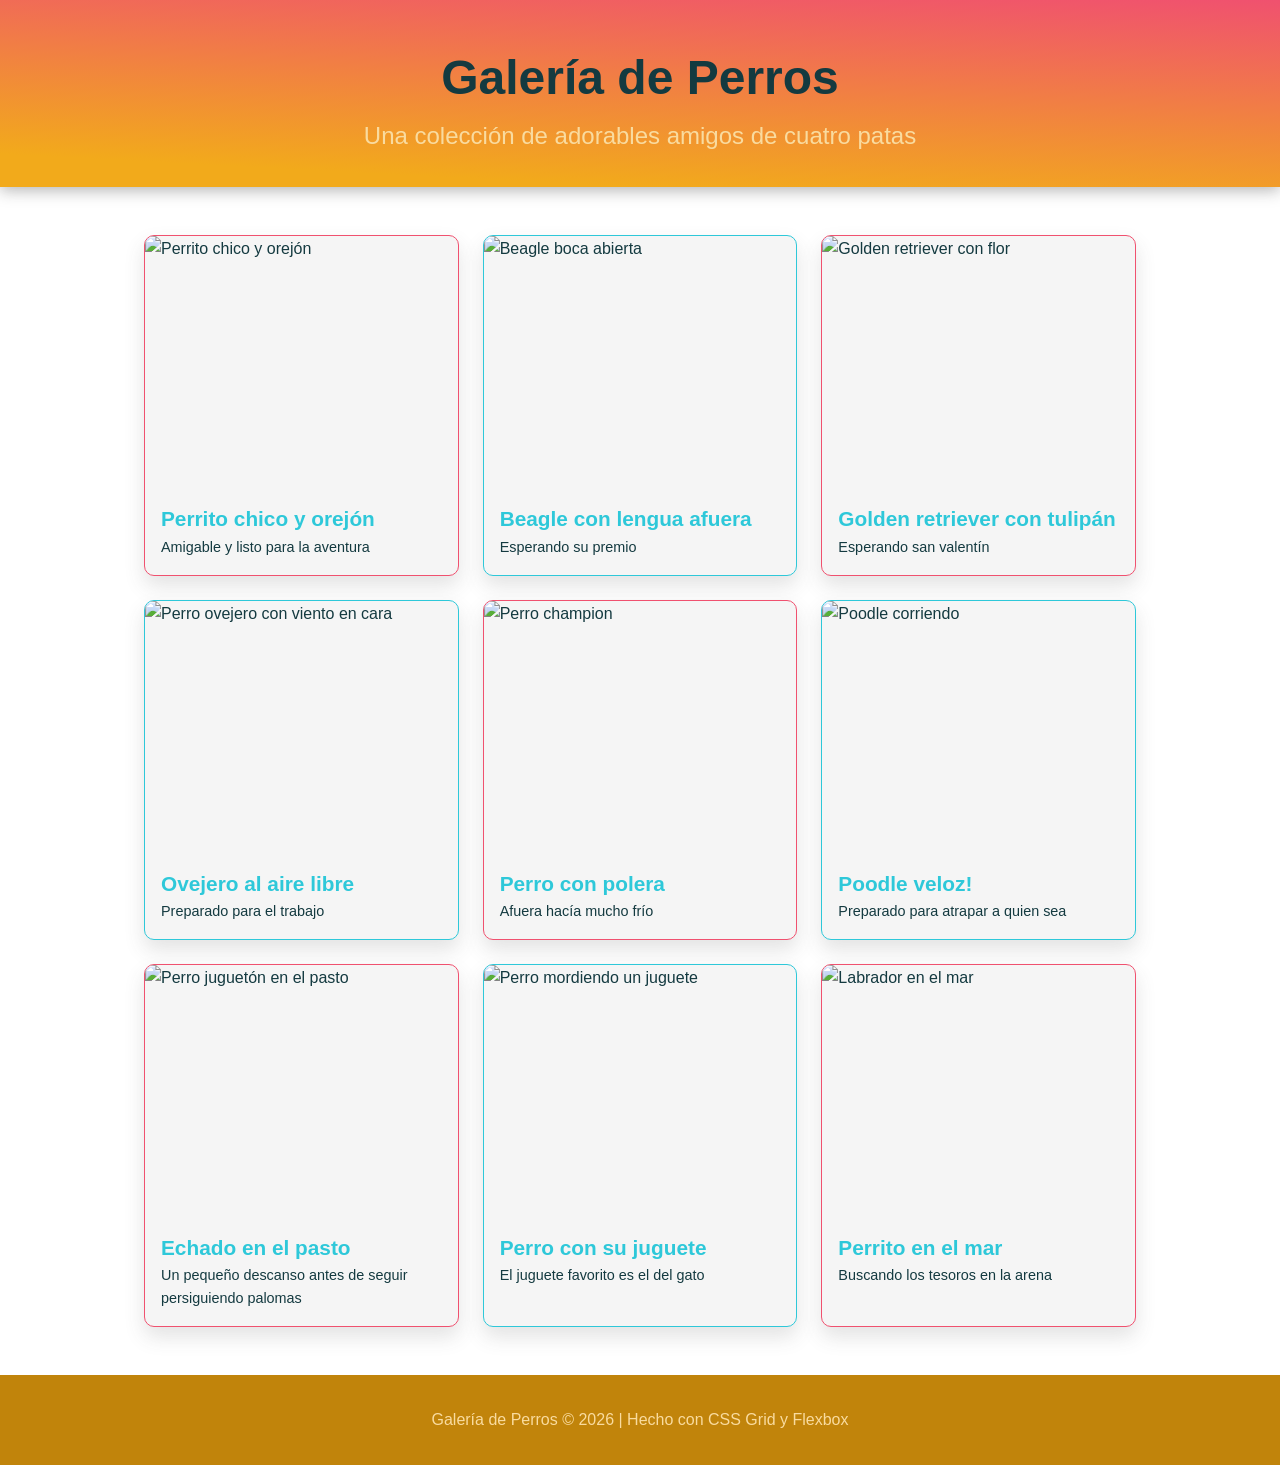
==== galeria-perros/index.html @ bb95b1b7 "primera subida inicial de homework css, probando git" ====
<!DOCTYPE html>
<html lang="es">

<head>
  <meta charset="UTF-8">
  <meta name="viewport" content="width=device-width, initial-scale=1.0">
  <title>Galería de Perros</title>
  <!-- TODO: Vincula tu archivo styles.css aquí -->
<link rel="stylesheet" href="./css/style-css.css">
</head>

<body>
  <!-- HEADER: Título y descripción -->
  <header class="header">
    <div class="header-contenido">
      <h1 class="titulo-principal">Galería de Perros</h1>
      <p class="descripcion">Una colección de adorables amigos de cuatro patas</p>
    </div>
  </header>

  <!-- CONTENEDOR PRINCIPAL -->
  <main class="contenedor">
    <!-- GALERÍA DE FOTOS -->
    <section class="galeria">
      <article class="foto-tarjeta">
        <img src="https://images.unsplash.com/photo-1537151608828-ea2b11777ee8?w=400&h=400&fit=crop"
          alt="Perrito chico y orejón">
        <div class="foto-info">
          <h3 class="foto-titulo">Perrito chico y orejón</h3>
          <p class="foto-descripcion">Amigable y listo para la aventura</p>
        </div>
      </article>

      <article class="foto-tarjeta">
        <img src="https://images.unsplash.com/photo-1543466835-00a7907e9de1?w=400&h=400&fit=crop"
          alt="Beagle boca abierta">
        <div class="foto-info">
          <h3 class="foto-titulo">Beagle con lengua afuera</h3>
          <p class="foto-descripcion">Esperando su premio</p>
        </div>
      </article>

      <article class="foto-tarjeta">
        <img src="https://images.unsplash.com/photo-1552053831-71594a27632d?w=400&h=400&fit=crop"
          alt="Golden retriever con flor">
        <div class="foto-info">
          <h3 class="foto-titulo">Golden retriever con tulipán</h3>
          <p class="foto-descripcion">Esperando san valentín</p>
        </div>
      </article>

      <article class="foto-tarjeta">
        <img src="https://images.unsplash.com/photo-1587300003388-59208cc962cb?w=400&h=400&fit=crop"
          alt="Perro ovejero con viento en cara">
        <div class="foto-info">
          <h3 class="foto-titulo">Ovejero al aire libre</h3>
          <p class="foto-descripcion">Preparado para el trabajo</p>
        </div>
      </article>

      <article class="foto-tarjeta">
        <img src="https://images.unsplash.com/photo-1583511655857-d19b40a7a54e?w=400&h=400&fit=crop"
          alt="Perro champion">
        <div class="foto-info">
          <h3 class="foto-titulo">Perro con polera</h3>
          <p class="foto-descripcion">Afuera hacía mucho frío</p>
        </div>
      </article>

      <article class="foto-tarjeta">
        <img src="https://images.unsplash.com/photo-1534361960057-19889db9621e?w=400&h=400&fit=crop"
          alt="Poodle corriendo">
        <div class="foto-info">
          <h3 class="foto-titulo">Poodle veloz!</h3>
          <p class="foto-descripcion">Preparado para atrapar a quien sea</p>
        </div>
      </article>

      <article class="foto-tarjeta">
        <img src="https://images.unsplash.com/photo-1588943211346-0908a1fb0b01?w=400&h=400&fit=crop"
          alt="Perro juguetón en el pasto">
        <div class="foto-info">
          <h3 class="foto-titulo">Echado en el pasto</h3>
          <p class="foto-descripcion">Un pequeño descanso antes de seguir persiguiendo palomas</p>
        </div>
      </article>

      <article class="foto-tarjeta">
        <img src="https://images.unsplash.com/photo-1601758228041-f3b2795255f1?w=400&h=400&fit=crop"
          alt="Perro mordiendo un juguete">
        <div class="foto-info">
          <h3 class="foto-titulo">Perro con su juguete</h3>
          <p class="foto-descripcion">El juguete favorito es el del gato</p>
        </div>
      </article>

      <article class="foto-tarjeta">
        <img src="https://images.unsplash.com/photo-1530281700549-e82e7bf110d6?w=400&h=400&fit=crop"
          alt="Labrador en el mar">
        <div class="foto-info">
          <h3 class="foto-titulo">Perrito en el mar</h3>
          <p class="foto-descripcion">Buscando los tesoros en la arena</p>
        </div>
      </article>
    </section>
  </main>

  <!-- PIE DE PÁGINA -->
  <footer class="footer">
    <p>Galería de Perros &copy; 2026 | Hecho con CSS Grid y Flexbox</p>
  </footer>
</body>

</html>
---- galeria-perros/css/style-css.css ----
/* ==========================================================================
   Reset y configuración base
   ========================================================================== */

* {
  box-sizing: border-box;
}

html {
  font-size: 100%;
}

body {
  margin: 0;
  font-family: Arial, sans-serif;
  line-height: 1.6;
  color: var(--color-text);
}

/* ==========================================================================
   Variables y utilidades
   ========================================================================== */
:root {
  --color-primary: hsl(348.7, 84.1%, 62.9%);
  --color-secondary: hsl(39.9, 89.2%, 52.7%);
  --color-tertiary: hsl(186, 69.2%, 51.6%);

  /* Variación clara del color primario */
  --color-primary-light: hsl(348.7, 84.1%, 80%);
  --color-secondary-light: hsl(39.9, 89.2%, 80%);
  --color-tertiary-light: hsl(186, 69.2%, 80%);
  /* Variación oscura del color primario */
  --color-primary-obscure: hsl(348.7, 84.1%, 40%);
  --color-secondary-obscure: hsl(39.9, 89.2%, 40%);
  --color-tertiary-obscure: hsl(186, 69.2%, 40%);

  /* Colores de texto y fondo */
  --color-background: hsl(0, 0%, 96.1%);
  --color-text: hsl(188.2, 52.4%, 16.5%);

  /* Espaciado */
  --espaciado-xs: 0.25rem;
  --espaciado-sm: 0.5rem;
  --espaciado-md: 1rem;
  --espaciado-lg: 2rem;
  --espaciado-xl: 4rem;

  /* Borders */
  --tarjetas: 10px;
  --buttons: 5px;
}

/*   Estiliza el header usando Flexbox  */
.header {
  display: flex;
  padding: var(--espaciado-sm);
  margin-bottom: var(--espaciado-lg);
  background: var(--color-secondary);
  background: linear-gradient(183deg, rgba(46, 200, 217, 1) 0%, rgba(240, 81, 111, 1) 0%, rgba(242, 170, 27, 1) 87%);
  /*  background-color: var(--color-secondary); */
  box-shadow: 0px 3px 15px #22222259;
}

.header-contenido {
  text-align: center;
  max-width: 80%;
  margin: auto;
}

.titulo-principal {
  font-size: 3rem;
  margin-bottom: 0rem;
  color: var(--color-text)
}

.descripcion {
  font-size: 1.5rem;
  color: var(--color-secondary-light);
  margin-top: 0rem;
}

/* Implementa Grid para la galería */
.contenedor {
  padding: 1rem;
  max-width: 80%;
  margin: 0 auto;

}

.galeria {
  display: grid;
  grid-template-columns: repeat(3, 1fr);
  gap: 1.5rem;
}

/*  Estiliza las tarjetas */
.foto-tarjeta {
  border-radius: 5px;
  background-color: var(--color-background);
  border-radius: var(--tarjetas);
  border: 1px solid var(--color-tertiary);
  box-shadow: 0px 10px 20px #46464627;
  overflow: hidden;
  transition: transform 0.3s ease,
    box-shadow 0.3s ease,
    border-color 0.3s ease;
}

.foto-tarjeta:nth-child(odd) { /* odd es impar y even es par  */
  border-color: var(--color-primary);
}

.foto-tarjeta img {
  width: 100%;
  height: 250px;
  object-fit: cover;
  display: block;
  transition: transform 0.4s ease;
}

.foto-info {
  padding: 1rem 1rem 1rem 1rem;
  height: 100%;
}

.foto-titulo {
  margin: 0rem;
  font-size: 1.3rem;
  color: var(--color-tertiary);
  transition: background-color 0.3s ease;
}

.foto-descripcion {
  font-size: 0.9rem;
  margin: 0px;
}

/* Efecto hover */
.foto-tarjeta:hover {
  transform: translateY(-6px) scale(1.01);
  box-shadow: 0px 10px 15px #2323239a;
  border-color: var(--color-text);
}

.foto-tarjeta:hover img {
  transform: scale(1.08);
}

.foto-tarjeta:hover .foto-info {
  background-color: var(--color-tertiary);
}

.foto-tarjeta:hover .foto-titulo {
  color: var(--color-text);
  transition: color 0.3s ease;
}

/*Estiliza el footer */
.footer {
  background-color: var(--color-secondary-obscure);
  color: var(--color-secondary-light);
  padding: var(--espaciado-md);
  margin-top: 2rem;
  text-align: center;
}

/* Tablets - 2 columnas */
@media (max-width: 768px) {
  .galeria {
    /* grid-template-columns: 2 columnas */
    grid-template-columns: repeat(2, 1fr);
  }

  .titulo-principal {
    font-size: 2rem ;
  }
  .descripcion{
    font-size: 1rem;
  }
}

/*  Móviles - 1 columna */
@media (max-width: 480px) {
  .galeria {
    grid-template-columns: repeat(1, 1fr)
  }

  .titulo-principal {
    font-size: 1.5rem
  }
  .descripcion{
    font-size: 0.9rem;
  }
  .contenedor {
    padding: 0px;
  }
}
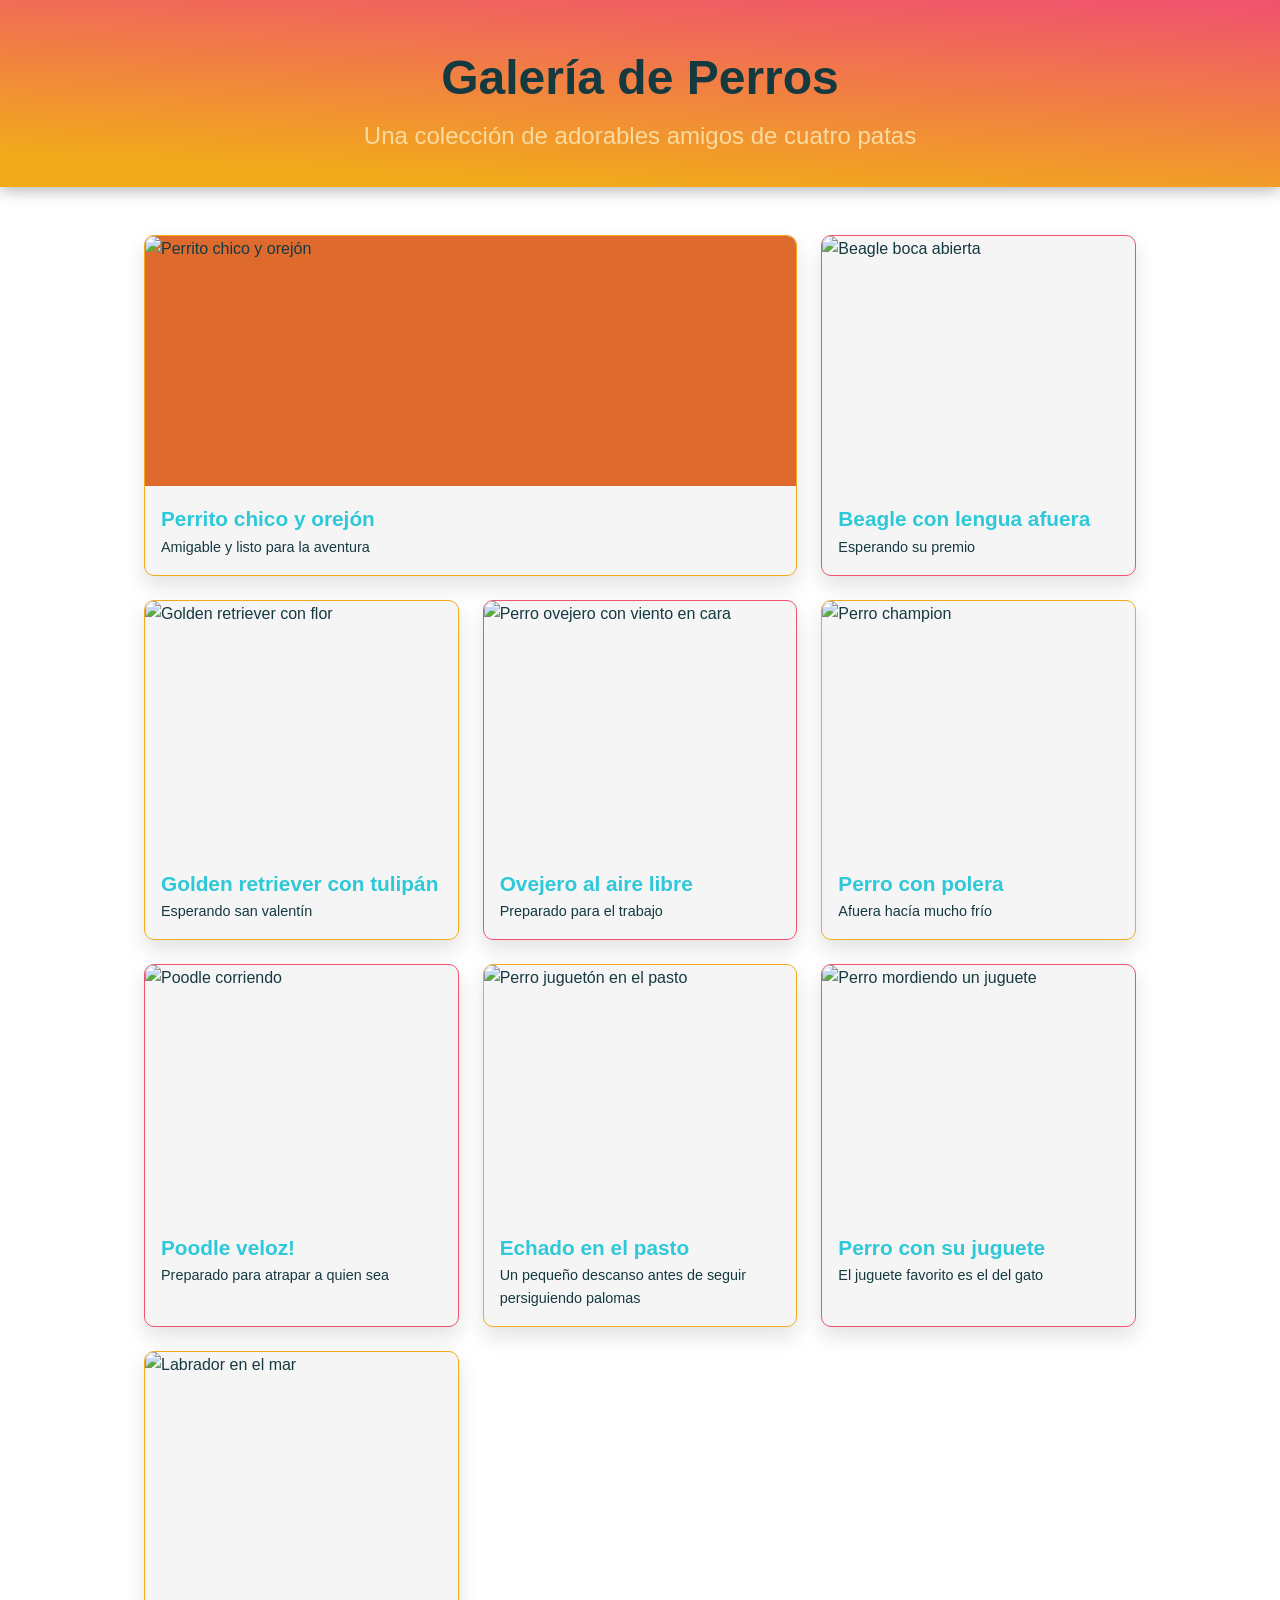
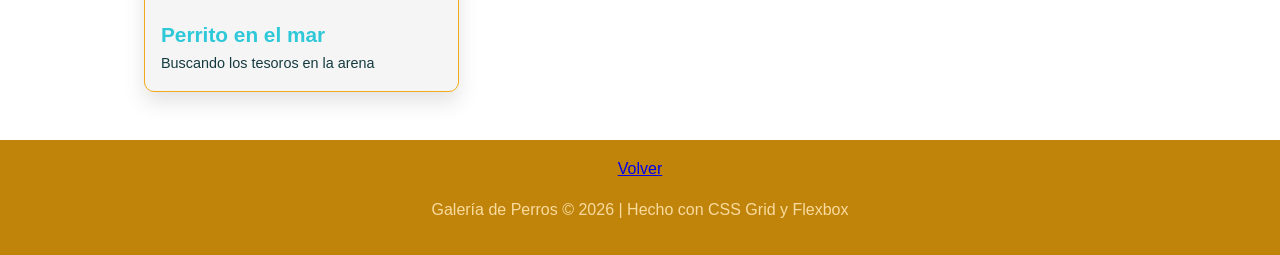
==== commit ddbc0642: "Agregue button volver para tener interacción con pagina principal" ====
--- a/galeria-perros/index.html
+++ b/galeria-perros/index.html
@@ -107,6 +107,9 @@
 
   <!-- PIE DE PÁGINA -->
   <footer class="footer">
+    <a href="../index.html" class="button-link">
+     Volver
+    </a>
     <p>Galería de Perros &copy; 2026 | Hecho con CSS Grid y Flexbox</p>
   </footer>
 </body>
--- a/galeria-perros/css/style-css.css
+++ b/galeria-perros/css/style-css.css
@@ -12,7 +12,7 @@
 
 body {
   margin: 0;
-  font-family: Arial, sans-serif;
+  font-family: Verdana, Geneva, Tahoma, sans-serif;
   line-height: 1.6;
   color: var(--color-text);
 }
@@ -89,7 +89,8 @@
 
 .galeria {
   display: grid;
-  grid-template-columns: repeat(3, 1fr);
+  animation: aparecer 0.7s ease forwards; /* forwards para que la animacion mantega el estado final */
+  grid-template-columns: repeat(3, 2fr);
   gap: 1.5rem;
 }
 
@@ -98,22 +99,37 @@
   border-radius: 5px;
   background-color: var(--color-background);
   border-radius: var(--tarjetas);
-  border: 1px solid var(--color-tertiary);
+  border: 1px solid var(--color-primary);
   box-shadow: 0px 10px 20px #46464627;
   overflow: hidden;
-  transition: transform 0.3s ease,
-    box-shadow 0.3s ease,
-    border-color 0.3s ease;
-}
-
-.foto-tarjeta:nth-child(odd) { /* odd es impar y even es par  */
-  border-color: var(--color-primary);
+ transition: transform 0.3s ease,
+ box-shadow 0.3s ease,
+ border-color 0.3s ease;
+}
+
+.foto-tarjeta:first-child {
+  /* span 2 para que en el grid ocupe 2 espacios */
+  grid-column: span 2;
+}
+
+.foto-tarjeta:nth-child(odd) {
+  /* odd es impar y even es par  */
+  border-color: var(--color-secondary)
 }
 
 .foto-tarjeta img {
   width: 100%;
   height: 250px;
   object-fit: cover;
+  display: block;
+  transition: transform 0.4s ease;
+}
+
+.foto-tarjeta:first-child img {
+  width: 100%;
+  height: 250px;
+  object-fit: contain;
+  background-color: #de6a2e;
   display: block;
   transition: transform 0.4s ease;
 }
@@ -163,7 +179,18 @@
   margin-top: 2rem;
   text-align: center;
 }
-
+/* Animaciones */
+@keyframes aparecer {
+  from {
+    opacity: 0;
+    transform: translateY(100px);
+  }
+
+  to {
+    opacity: 1;
+    transform: translateY(0);
+  }
+}
 /* Tablets - 2 columnas */
 @media (max-width: 768px) {
   .galeria {
@@ -172,9 +199,10 @@
   }
 
   .titulo-principal {
-    font-size: 2rem ;
-  }
-  .descripcion{
+    font-size: 2rem;
+  }
+
+  .descripcion {
     font-size: 1rem;
   }
 }
@@ -188,10 +216,17 @@
   .titulo-principal {
     font-size: 1.5rem
   }
-  .descripcion{
+
+  .descripcion {
     font-size: 0.9rem;
   }
+
   .contenedor {
     padding: 0px;
   }
+
+  .foto-tarjeta:first-child {
+    /* span 2 para que en el grid ocupe 2 espacios */
+    grid-column: 1;
+  }
 }
